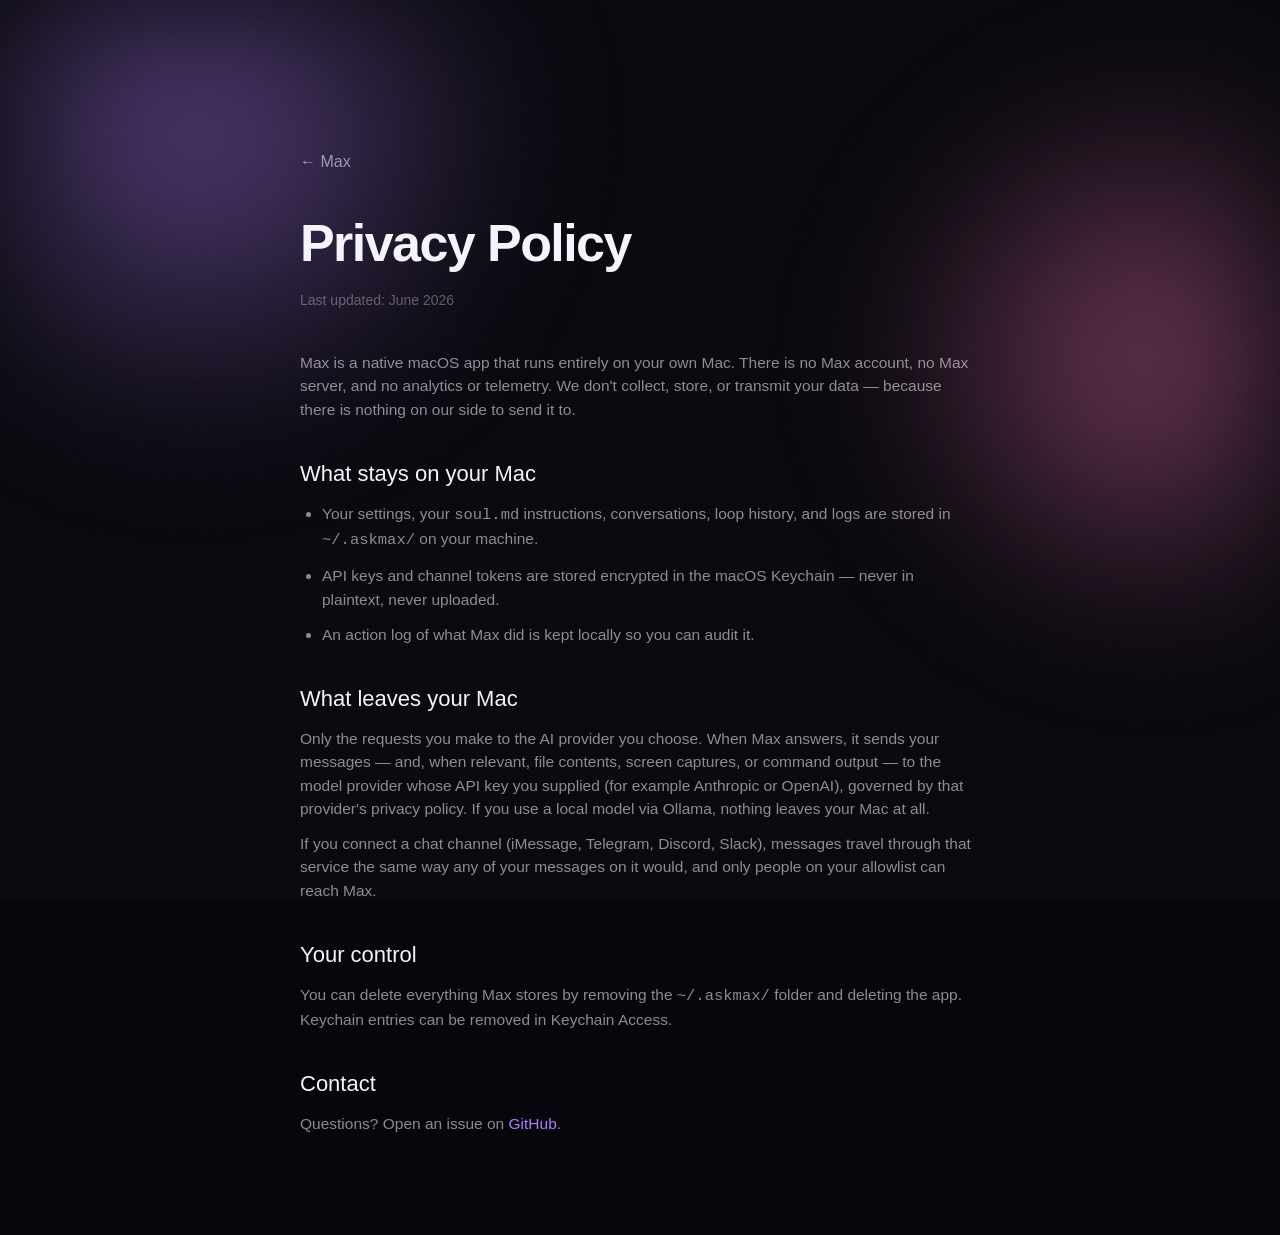
==== website/privacy.html @ 0b6bc5a1 "Ask Max — native macOS assistant + marketing site Co-Authored-By: Claude Fable 5 <noreply@anthropic." ====
<!DOCTYPE html>
<html lang="en">
<head>
  <meta charset="UTF-8" />
  <meta name="viewport" content="width=device-width, initial-scale=1.0" />
  <title>Privacy — Max</title>
  <meta name="description" content="How Max handles your data." />
  <link rel="icon" href="assets/icon.png" />
  <link rel="preconnect" href="https://api.fontshare.com" crossorigin />
  <link href="https://api.fontshare.com/v2/css?f[]=clash-display@600,500&f[]=satoshi@400,500,700&display=swap" rel="stylesheet" />
  <link rel="stylesheet" href="styles.css" />
</head>
<body>
  <div class="grain" aria-hidden="true"></div>
  <div class="aurora" aria-hidden="true"><span class="blob b1"></span><span class="blob b2"></span></div>

  <main class="legal">
    <a class="back" href="index.html">← Max</a>
    <h1>Privacy Policy</h1>
    <p class="updated">Last updated: June 2026</p>

    <p>Max is a native macOS app that runs entirely on your own Mac. There is no Max
      account, no Max server, and no analytics or telemetry. We don't collect, store, or
      transmit your data — because there is nothing on our side to send it to.</p>

    <h2>What stays on your Mac</h2>
    <ul>
      <li>Your settings, your <code>soul.md</code> instructions, conversations, loop history, and logs are stored in <code>~/.askmax/</code> on your machine.</li>
      <li>API keys and channel tokens are stored encrypted in the macOS Keychain — never in plaintext, never uploaded.</li>
      <li>An action log of what Max did is kept locally so you can audit it.</li>
    </ul>

    <h2>What leaves your Mac</h2>
    <p>Only the requests you make to the AI provider you choose. When Max answers, it sends
      your messages — and, when relevant, file contents, screen captures, or command output —
      to the model provider whose API key you supplied (for example Anthropic or OpenAI),
      governed by that provider's privacy policy. If you use a local model via Ollama, nothing
      leaves your Mac at all.</p>
    <p>If you connect a chat channel (iMessage, Telegram, Discord, Slack), messages travel
      through that service the same way any of your messages on it would, and only people on
      your allowlist can reach Max.</p>

    <h2>Your control</h2>
    <p>You can delete everything Max stores by removing the <code>~/.askmax/</code> folder and
      deleting the app. Keychain entries can be removed in Keychain Access.</p>

    <h2>Contact</h2>
    <p>Questions? Open an issue on <a href="https://github.com/flayrlabs/askmax">GitHub</a>.</p>
  </main>
</body>
</html>
---- website/styles.css ----
/* ============ tokens ============ */
:root {
  --bg: #07060c;
  --bg-soft: #0d0b16;
  --ink: #f5f3fb;
  --muted: rgba(245, 243, 251, 0.56);
  --faint: rgba(245, 243, 251, 0.34);
  --glass: rgba(255, 255, 255, 0.045);
  --glass-strong: rgba(255, 255, 255, 0.07);
  --line: rgba(255, 255, 255, 0.1);
  --line-soft: rgba(255, 255, 255, 0.06);
  --c-blue: #5fa8fa;
  --c-violet: #b07cff;
  --c-pink: #f472b6;
  --grad: linear-gradient(105deg, var(--c-blue), var(--c-violet) 52%, var(--c-pink));
  --display: "Clash Display", "SF Pro Display", sans-serif;
  --body: "Satoshi", -apple-system, sans-serif;
  --maxw: 1120px;
}

* { margin: 0; padding: 0; box-sizing: border-box; }

html { scroll-behavior: smooth; }

body {
  font-family: var(--body);
  background: var(--bg);
  color: var(--ink);
  -webkit-font-smoothing: antialiased;
  overflow-x: hidden;
  line-height: 1.5;
}

a { color: inherit; text-decoration: none; }

/* ============ atmosphere ============ */
.aurora {
  position: fixed;
  inset: 0;
  z-index: -2;
  overflow: hidden;
  filter: blur(70px);
}
.blob {
  position: absolute;
  border-radius: 50%;
  opacity: 0.45;
  mix-blend-mode: screen;
}
.b1 { width: 55vw; height: 55vw; left: -12vw; top: -18vw; background: radial-gradient(circle, var(--c-violet), transparent 65%); animation: drift1 22s ease-in-out infinite; }
.b2 { width: 48vw; height: 48vw; right: -14vw; top: 4vw; background: radial-gradient(circle, var(--c-pink), transparent 64%); animation: drift2 26s ease-in-out infinite; }
.b3 { width: 60vw; height: 60vw; left: 18vw; top: 36vw; background: radial-gradient(circle, var(--c-blue), transparent 66%); opacity: 0.3; animation: drift3 30s ease-in-out infinite; }

@keyframes drift1 { 50% { transform: translate(8vw, 6vw) scale(1.1); } }
@keyframes drift2 { 50% { transform: translate(-6vw, 8vw) scale(1.08); } }
@keyframes drift3 { 50% { transform: translate(-8vw, -6vw) scale(0.92); } }

.grain {
  position: fixed;
  inset: 0;
  z-index: -1;
  pointer-events: none;
  opacity: 0.05;
  background-image: url("data:image/svg+xml,%3Csvg xmlns='http://www.w3.org/2000/svg' width='160' height='160'%3E%3Cfilter id='n'%3E%3CfeTurbulence type='fractalNoise' baseFrequency='0.85' numOctaves='3'/%3E%3C/filter%3E%3Crect width='100%25' height='100%25' filter='url(%23n)'/%3E%3C/svg%3E");
}

/* ============ nav ============ */
.nav {
  position: fixed;
  top: 0; left: 0; right: 0;
  z-index: 50;
  display: flex;
  align-items: center;
  justify-content: space-between;
  padding: 18px clamp(20px, 5vw, 56px);
  transition: padding .3s ease, background .3s ease, backdrop-filter .3s ease, border-color .3s ease;
  border-bottom: 1px solid transparent;
}
.nav.scrolled {
  padding-top: 12px; padding-bottom: 12px;
  background: rgba(7, 6, 12, 0.6);
  backdrop-filter: saturate(160%) blur(20px);
  -webkit-backdrop-filter: saturate(160%) blur(20px);
  border-bottom-color: var(--line-soft);
}
.brand { display: flex; align-items: center; gap: 9px; font-family: var(--display); font-weight: 600; font-size: 19px; letter-spacing: -0.01em; }
.brand-duck { width: 26px; height: 26px; object-fit: contain; }
.nav-links { display: flex; align-items: center; gap: clamp(14px, 2vw, 30px); }
.nav-links a { font-size: 14.5px; font-weight: 500; color: var(--muted); transition: color .2s ease; }
.nav-links a:hover { color: var(--ink); }
.nav-ghost { display: none; }
.nav-cta {
  color: var(--ink) !important;
  padding: 8px 17px;
  border-radius: 999px;
  background: var(--glass-strong);
  border: 1px solid var(--line);
  backdrop-filter: blur(10px);
}
.nav-cta:hover { background: rgba(255,255,255,0.12); }
@media (max-width: 640px) { .nav-links a:not(.nav-cta) { display: none; } }

/* ============ hero ============ */
.hero {
  position: relative;
  text-align: center;
  padding: clamp(140px, 20vh, 220px) clamp(20px, 5vw, 40px) 70px;
  max-width: 940px;
  margin: 0 auto;
}
.hero-glow {
  position: absolute;
  width: 620px; height: 620px;
  left: 50%; top: 8%;
  transform: translateX(-50%);
  background: radial-gradient(circle, rgba(176,124,255,0.32), transparent 60%);
  filter: blur(40px);
  z-index: -1;
  pointer-events: none;
}
.hero-icon {
  width: clamp(110px, 16vw, 158px);
  margin: 0 auto 34px;
  animation: float 6s ease-in-out infinite;
}
.hero-icon img {
  width: 100%;
  border-radius: 30%;
  filter: drop-shadow(0 30px 60px rgba(0,0,0,0.55)) drop-shadow(0 0 50px rgba(176,124,255,0.35));
}
@keyframes float { 50% { transform: translateY(-12px); } }

.eyebrow {
  font-size: 13px;
  font-weight: 600;
  letter-spacing: 0.28em;
  text-transform: uppercase;
  color: var(--faint);
  margin-bottom: 22px;
}
.hero h1 {
  font-family: var(--display);
  font-weight: 600;
  font-size: clamp(48px, 8.5vw, 104px);
  line-height: 0.98;
  letter-spacing: -0.02em;
  word-spacing: 0.06em;
}
.grad {
  background: var(--grad);
  -webkit-background-clip: text;
  background-clip: text;
  color: transparent;
}
.lede {
  max-width: 620px;
  margin: 26px auto 0;
  font-size: clamp(16px, 2vw, 19px);
  color: var(--muted);
}
.lede em { color: var(--ink); font-style: italic; }
.lede.center { text-align: center; }

.cta-row { display: flex; gap: 14px; justify-content: center; flex-wrap: wrap; margin-top: 38px; }
.cta-row.center { margin-top: 30px; }
.btn {
  display: inline-flex;
  align-items: center;
  gap: 9px;
  font-family: var(--body);
  font-weight: 600;
  font-size: 15.5px;
  padding: 14px 26px;
  border-radius: 999px;
  border: 1px solid transparent;
  cursor: pointer;
  transition: transform .25s cubic-bezier(.2,.8,.2,1), box-shadow .25s ease, background .25s ease;
}
.btn-primary {
  color: #0a0710;
  background: linear-gradient(105deg, #d7e6ff, #fff 40%, #f6dcff);
  box-shadow: 0 10px 30px -8px rgba(176,124,255,0.5);
}
.btn-primary:hover { transform: translateY(-2px); box-shadow: 0 18px 44px -10px rgba(176,124,255,0.7); }
.btn-ghost {
  color: var(--ink);
  background: var(--glass-strong);
  border-color: var(--line);
  backdrop-filter: blur(10px);
}
.btn-ghost:hover { transform: translateY(-2px); background: rgba(255,255,255,0.12); }
.micro { margin-top: 22px; font-size: 13px; color: var(--faint); }

/* ============ demo ============ */
.demo-wrap { padding: 10px clamp(16px, 5vw, 40px) 40px; }
.demo {
  position: relative;
  max-width: var(--maxw);
  margin: 0 auto;
  aspect-ratio: 16 / 9;
  border-radius: 22px;
  overflow: hidden;
  border: 1px solid var(--line);
  background: var(--bg-soft);
  box-shadow: 0 50px 120px -40px rgba(0,0,0,0.8), 0 0 0 1px rgba(255,255,255,0.02) inset;
}
.demo-video { width: 100%; height: 100%; object-fit: cover; display: block; }
.demo-placeholder {
  position: absolute;
  inset: 0;
  display: flex;
  flex-direction: column;
  align-items: center;
  justify-content: center;
  gap: 16px;
  background:
    radial-gradient(circle at 50% 40%, rgba(176,124,255,0.18), transparent 60%),
    linear-gradient(160deg, #100d1c, #07060c);
  color: var(--muted);
  font-weight: 500;
  letter-spacing: 0.04em;
}
.play {
  width: 76px; height: 76px;
  border-radius: 50%;
  border: 1px solid var(--line);
  background: rgba(255,255,255,0.08);
  backdrop-filter: blur(12px);
  color: var(--ink);
  display: grid; place-items: center;
  cursor: pointer;
  transition: transform .25s ease, background .25s ease;
}
.play:hover { transform: scale(1.08); background: rgba(255,255,255,0.16); }
.demo-edge {
  position: absolute; inset: 0;
  pointer-events: none;
  border-radius: 22px;
  box-shadow: inset 0 1px 0 rgba(255,255,255,0.12);
}

/* ============ sections ============ */
.section { max-width: var(--maxw); margin: 0 auto; padding: clamp(80px, 12vh, 140px) clamp(20px, 5vw, 40px); }
.kicker {
  font-size: 12.5px; font-weight: 600; letter-spacing: 0.26em;
  text-transform: uppercase; color: var(--c-violet); margin-bottom: 16px;
}
.section h2, .channels h2, .safety h2, .download h2 {
  font-family: var(--display);
  font-weight: 600;
  font-size: clamp(30px, 5vw, 56px);
  line-height: 1.05;
  letter-spacing: -0.015em;
  word-spacing: 0.08em;
}
.section > h2 { max-width: 640px; }
.section.safety { text-align: center; }
/* Center the heading block (not just its text) in the centered section. */
.section.safety > h2 { max-width: 760px; margin-left: auto; margin-right: auto; }
.section.safety .lede { margin-top: 18px; }

/* feature grid */
.grid {
  display: grid;
  grid-template-columns: repeat(3, 1fr);
  gap: 18px;
  margin-top: 52px;
}
@media (max-width: 880px) { .grid { grid-template-columns: repeat(2, 1fr); } }
@media (max-width: 560px) { .grid { grid-template-columns: 1fr; } }
.card {
  position: relative;
  padding: 28px 26px 30px;
  border-radius: 20px;
  background: var(--glass);
  border: 1px solid var(--line-soft);
  backdrop-filter: blur(14px);
  overflow: hidden;
  transition: transform .35s cubic-bezier(.2,.8,.2,1), border-color .35s ease, background .35s ease;
}
.card::after {
  content: "";
  position: absolute; inset: 0;
  background: radial-gradient(420px circle at var(--mx,50%) var(--my,0%), rgba(176,124,255,0.14), transparent 45%);
  opacity: 0; transition: opacity .35s ease;
}
.card:hover { transform: translateY(-6px); border-color: var(--line); background: var(--glass-strong); }
.card:hover::after { opacity: 1; }
.card-ic {
  font-size: 22px;
  width: 50px; height: 50px;
  display: grid; place-items: center;
  border-radius: 14px;
  background: var(--grad);
  color: #fff;
  margin-bottom: 18px;
  box-shadow: 0 10px 24px -8px rgba(176,124,255,0.6);
}
.card h3 { font-family: var(--display); font-weight: 500; font-size: 20px; letter-spacing: -0.01em; margin-bottom: 9px; }
.card p { font-size: 14.5px; color: var(--muted); }

/* channels */
.channels-inner {
  display: grid;
  grid-template-columns: 1fr 1fr;
  gap: 50px;
  align-items: center;
}
@media (max-width: 820px) { .channels-inner { grid-template-columns: 1fr; gap: 36px; } }
.channels-copy .muted { color: var(--muted); margin-top: 18px; font-size: 16.5px; max-width: 420px; }
.chips { display: flex; flex-wrap: wrap; gap: 14px; }
.chip {
  font-family: var(--display);
  font-weight: 500;
  font-size: clamp(20px, 3vw, 30px);
  padding: 18px 28px;
  border-radius: 18px;
  background: var(--glass);
  border: 1px solid var(--line-soft);
  backdrop-filter: blur(12px);
  flex: 1 1 40%;
  text-align: center;
  transition: transform .3s ease, color .3s ease, border-color .3s ease;
}
.chip:hover { transform: translateY(-4px) rotate(-1deg); border-color: var(--line); }
.chip:nth-child(1):hover { color: var(--c-blue); }
.chip:nth-child(2):hover { color: var(--c-blue); }
.chip:nth-child(3):hover { color: var(--c-violet); }
.chip:nth-child(4):hover { color: var(--c-pink); }

/* safety */
.safety-grid {
  display: grid;
  grid-template-columns: repeat(3, 1fr);
  gap: 16px;
  margin-top: 54px;
  text-align: left;
}
@media (max-width: 820px) { .safety-grid { grid-template-columns: 1fr 1fr; } }
@media (max-width: 520px) { .safety-grid { grid-template-columns: 1fr; } }
.srow {
  padding: 22px;
  border-radius: 16px;
  border: 1px solid var(--line-soft);
  background: var(--glass);
}
.srow b { font-family: var(--display); font-weight: 500; font-size: 17px; display: block; margin-bottom: 6px; }
.srow span { font-size: 14px; color: var(--muted); }

/* download */
.download { padding: clamp(40px, 8vh, 90px) clamp(20px, 5vw, 40px) 90px; }
.download-card {
  position: relative;
  max-width: 760px;
  margin: 0 auto;
  text-align: center;
  padding: clamp(48px, 7vw, 80px) 40px;
  border-radius: 30px;
  background: linear-gradient(160deg, rgba(255,255,255,0.07), rgba(255,255,255,0.02));
  border: 1px solid var(--line);
  backdrop-filter: blur(18px);
  overflow: hidden;
}
.download-card::before {
  content: ""; position: absolute; inset: 0; z-index: -1;
  background: radial-gradient(circle at 50% -10%, rgba(176,124,255,0.3), transparent 55%);
}
.dl-duck { width: 84px; height: 84px; object-fit: contain; margin-bottom: 14px; filter: drop-shadow(0 14px 30px rgba(0,0,0,0.5)); }
.download-card p { color: var(--muted); max-width: 460px; margin: 16px auto 0; font-size: 16px; }

/* footer */
.footer { border-top: 1px solid var(--line-soft); padding: 44px clamp(20px, 5vw, 56px); }
.footer-inner {
  max-width: var(--maxw); margin: 0 auto;
  display: flex; align-items: center; justify-content: space-between; flex-wrap: wrap; gap: 18px;
}
.footer-links { display: flex; gap: 26px; }
.footer-links a { font-size: 14.5px; color: var(--muted); transition: color .2s ease; }
.footer-links a:hover { color: var(--ink); }
.copy { width: 100%; font-size: 12.5px; color: var(--faint); padding-top: 8px; }

/* ============ reveal ============ */
.reveal { opacity: 0; transform: translateY(26px); transition: opacity .8s cubic-bezier(.2,.8,.2,1), transform .8s cubic-bezier(.2,.8,.2,1); }
.reveal.in { opacity: 1; transform: none; }
.reveal[data-d="1"] { transition-delay: .08s; }
.reveal[data-d="2"] { transition-delay: .16s; }
.reveal[data-d="3"] { transition-delay: .24s; }
.reveal[data-d="4"] { transition-delay: .32s; }
.reveal[data-d="5"] { transition-delay: .4s; }

@media (prefers-reduced-motion: reduce) {
  .reveal { opacity: 1; transform: none; transition: none; }
  .hero-icon, .blob { animation: none; }
  html { scroll-behavior: auto; }
}

/* legal pages */
.legal { max-width: 760px; margin: 0 auto; padding: 150px clamp(20px,5vw,40px) 90px; }
.legal h1 { font-family: var(--display); font-weight: 600; font-size: clamp(34px,5vw,52px); letter-spacing: -0.03em; margin-bottom: 8px; }
.legal .updated { color: var(--faint); font-size: 14px; margin-bottom: 40px; }
.legal h2 { font-family: var(--display); font-weight: 500; font-size: 22px; margin: 36px 0 12px; }
.legal p, .legal li { color: var(--muted); font-size: 15.5px; margin-bottom: 12px; }
.legal ul { padding-left: 22px; }
.legal a { color: var(--c-violet); }
.legal .back { display: inline-flex; gap: 7px; align-items: center; margin-bottom: 30px; color: var(--muted); font-weight: 500; }
.legal .back:hover { color: var(--ink); }
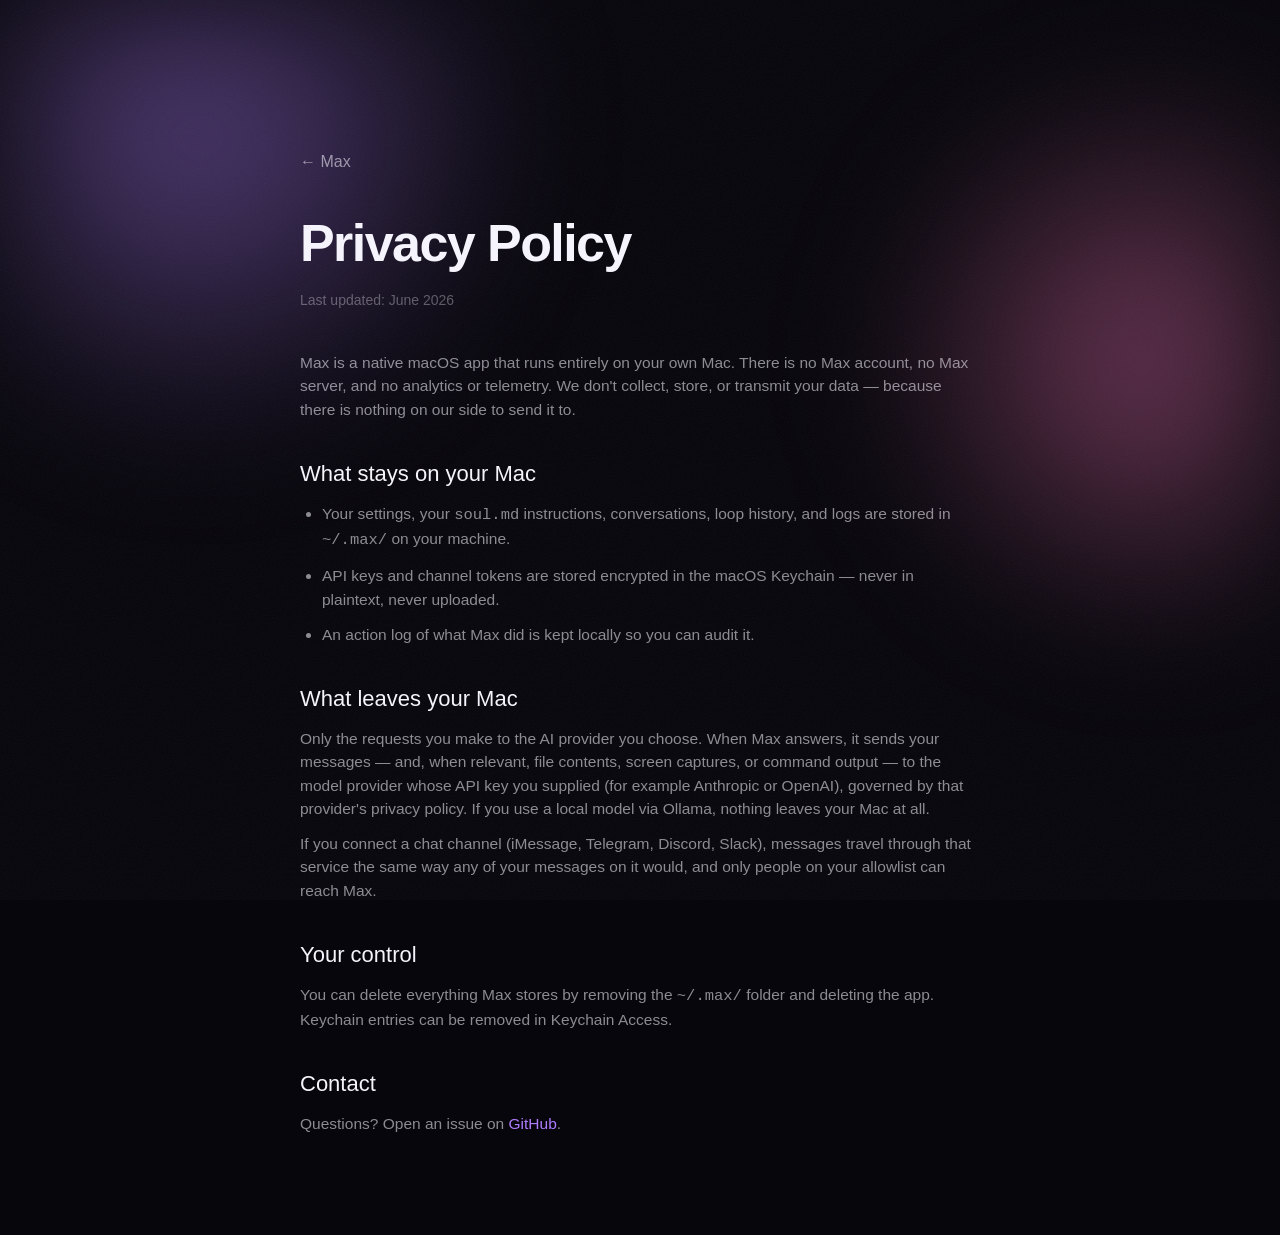
==== commit 2a72c37f: "Add drag-and-drop image/file attachments to the pill; finish Max rename; point repo/site at FlayrLab" ====
--- a/website/privacy.html
+++ b/website/privacy.html
@@ -25,7 +25,7 @@
 
     <h2>What stays on your Mac</h2>
     <ul>
-      <li>Your settings, your <code>soul.md</code> instructions, conversations, loop history, and logs are stored in <code>~/.askmax/</code> on your machine.</li>
+      <li>Your settings, your <code>soul.md</code> instructions, conversations, loop history, and logs are stored in <code>~/.max/</code> on your machine.</li>
       <li>API keys and channel tokens are stored encrypted in the macOS Keychain — never in plaintext, never uploaded.</li>
       <li>An action log of what Max did is kept locally so you can audit it.</li>
     </ul>
@@ -41,11 +41,11 @@
       your allowlist can reach Max.</p>
 
     <h2>Your control</h2>
-    <p>You can delete everything Max stores by removing the <code>~/.askmax/</code> folder and
+    <p>You can delete everything Max stores by removing the <code>~/.max/</code> folder and
       deleting the app. Keychain entries can be removed in Keychain Access.</p>
 
     <h2>Contact</h2>
-    <p>Questions? Open an issue on <a href="https://github.com/flayrlabs/askmax">GitHub</a>.</p>
+    <p>Questions? Open an issue on <a href="https://github.com/FlayrLabs/max">GitHub</a>.</p>
   </main>
 </body>
 </html>
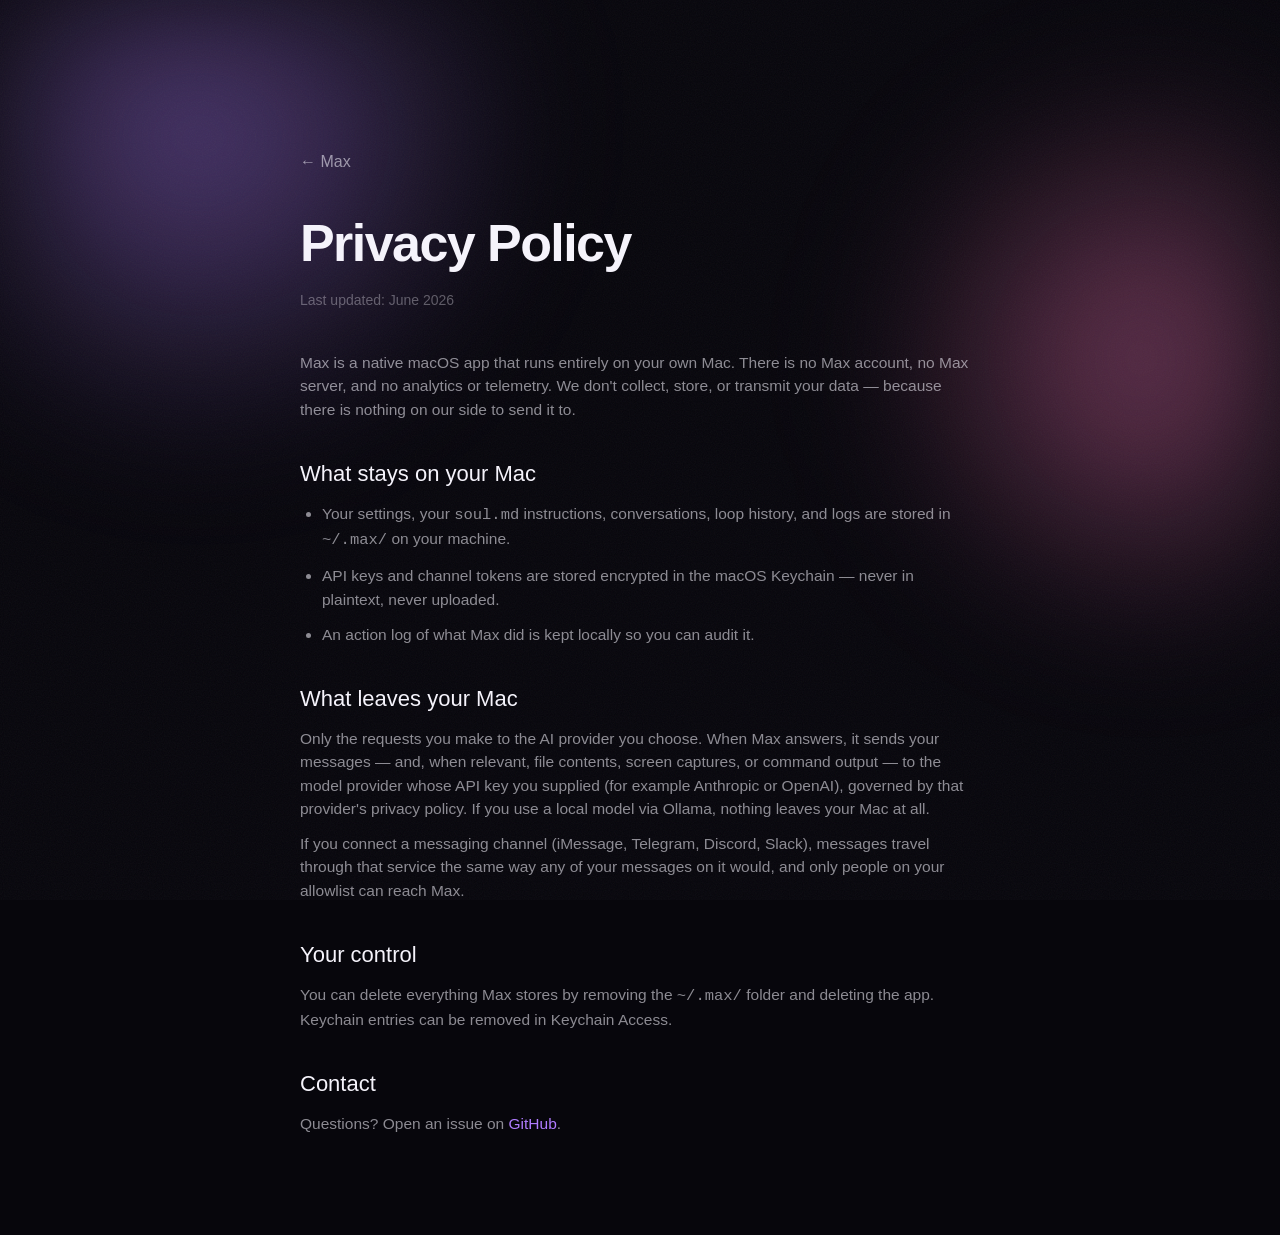
==== commit 737eec7f: "Simplify copy: drop jargon 'pill'/'chat' — feature card 'Always a keystroke away' (command bar), pla" ====
--- a/website/privacy.html
+++ b/website/privacy.html
@@ -36,7 +36,7 @@
       to the model provider whose API key you supplied (for example Anthropic or OpenAI),
       governed by that provider's privacy policy. If you use a local model via Ollama, nothing
       leaves your Mac at all.</p>
-    <p>If you connect a chat channel (iMessage, Telegram, Discord, Slack), messages travel
+    <p>If you connect a messaging channel (iMessage, Telegram, Discord, Slack), messages travel
       through that service the same way any of your messages on it would, and only people on
       your allowlist can reach Max.</p>
 
--- a/website/styles.css
+++ b/website/styles.css
@@ -239,6 +239,32 @@
   box-shadow: inset 0 1px 0 rgba(255,255,255,0.12);
 }
 
+/* ============ remote demo (autoplay, phone on right) ============ */
+.remote-inner {
+  display: grid;
+  grid-template-columns: 1fr auto;
+  align-items: center;
+  gap: clamp(32px, 6vw, 88px);
+}
+.remote-copy { text-align: left; }
+.remote-copy .muted { max-width: 46ch; margin-top: 18px; }
+.phone {
+  position: relative;
+  width: clamp(232px, 26vw, 312px);
+  aspect-ratio: 498 / 1034;
+  border-radius: 38px;
+  overflow: hidden;
+  border: 1px solid var(--line);
+  background: #000;
+  box-shadow: 0 50px 120px -40px rgba(0,0,0,0.85), 0 0 0 1px rgba(255,255,255,0.05) inset;
+}
+.phone-video { width: 100%; height: 100%; object-fit: cover; display: block; }
+@media (max-width: 780px) {
+  .remote-inner { grid-template-columns: 1fr; justify-items: center; }
+  .remote-copy { text-align: center; }
+  .remote-copy .muted { margin-left: auto; margin-right: auto; }
+}
+
 /* ============ sections ============ */
 .section { max-width: var(--maxw); margin: 0 auto; padding: clamp(80px, 12vh, 140px) clamp(20px, 5vw, 40px); }
 .kicker {
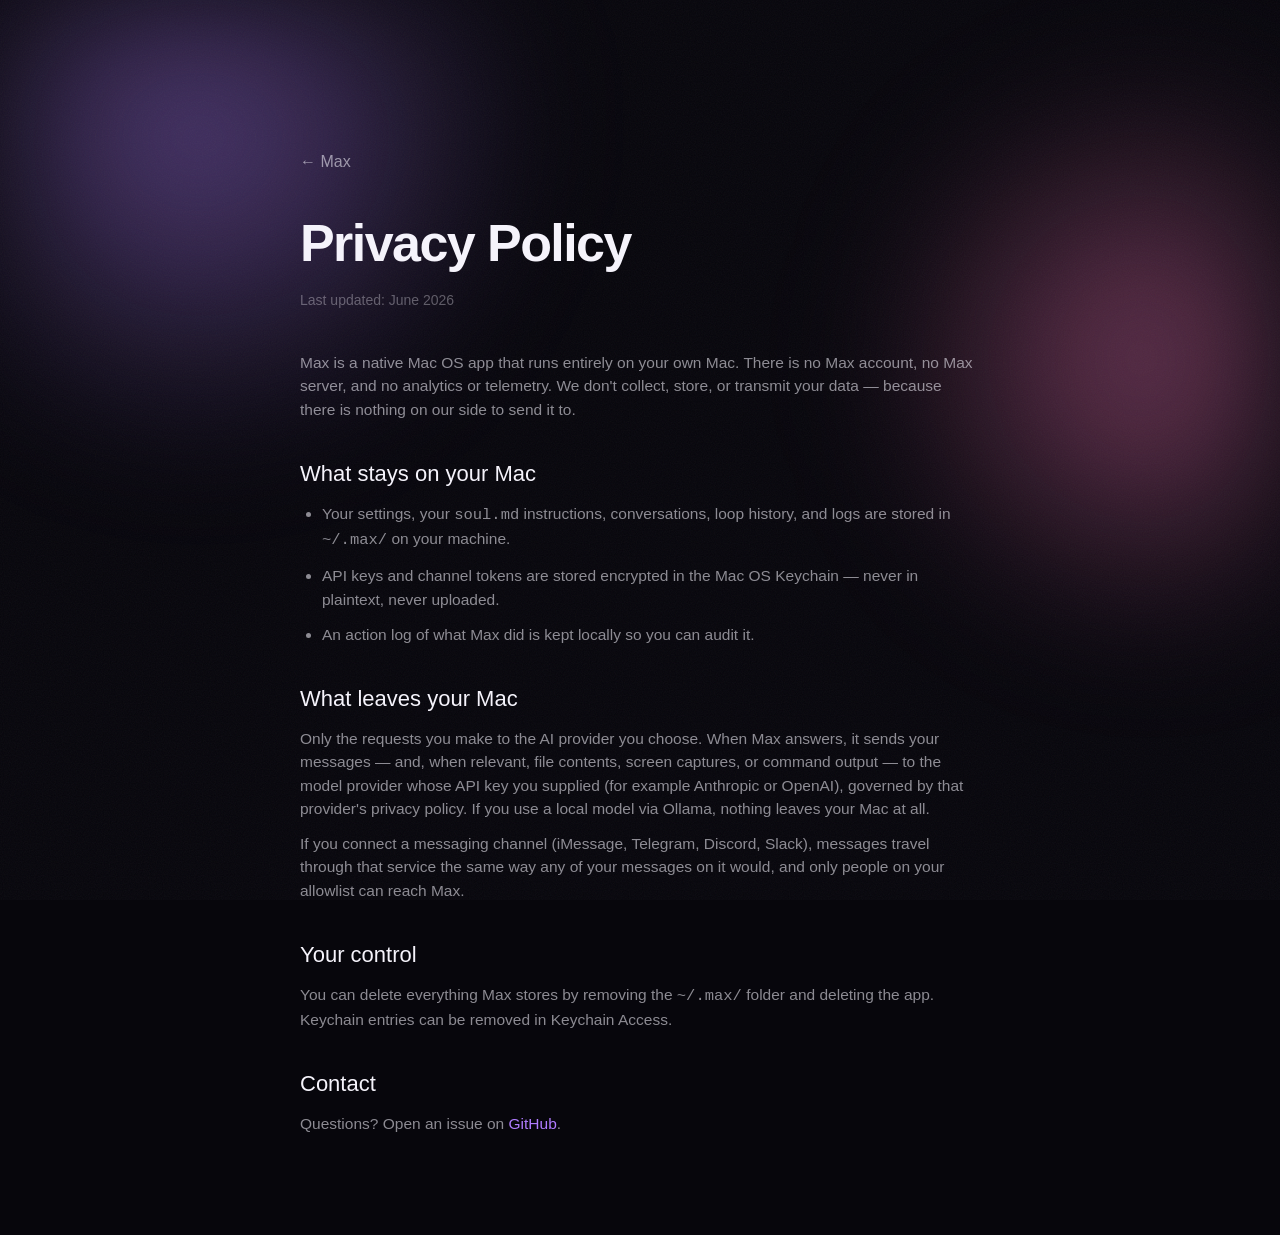
==== commit 35947266: "OS name → Mac OS everywhere (revert Mac OSX; normalize privacy page)" ====
--- a/website/privacy.html
+++ b/website/privacy.html
@@ -19,14 +19,14 @@
     <h1>Privacy Policy</h1>
     <p class="updated">Last updated: June 2026</p>
 
-    <p>Max is a native macOS app that runs entirely on your own Mac. There is no Max
+    <p>Max is a native Mac OS app that runs entirely on your own Mac. There is no Max
       account, no Max server, and no analytics or telemetry. We don't collect, store, or
       transmit your data — because there is nothing on our side to send it to.</p>
 
     <h2>What stays on your Mac</h2>
     <ul>
       <li>Your settings, your <code>soul.md</code> instructions, conversations, loop history, and logs are stored in <code>~/.max/</code> on your machine.</li>
-      <li>API keys and channel tokens are stored encrypted in the macOS Keychain — never in plaintext, never uploaded.</li>
+      <li>API keys and channel tokens are stored encrypted in the Mac OS Keychain — never in plaintext, never uploaded.</li>
       <li>An action log of what Max did is kept locally so you can audit it.</li>
     </ul>
 
